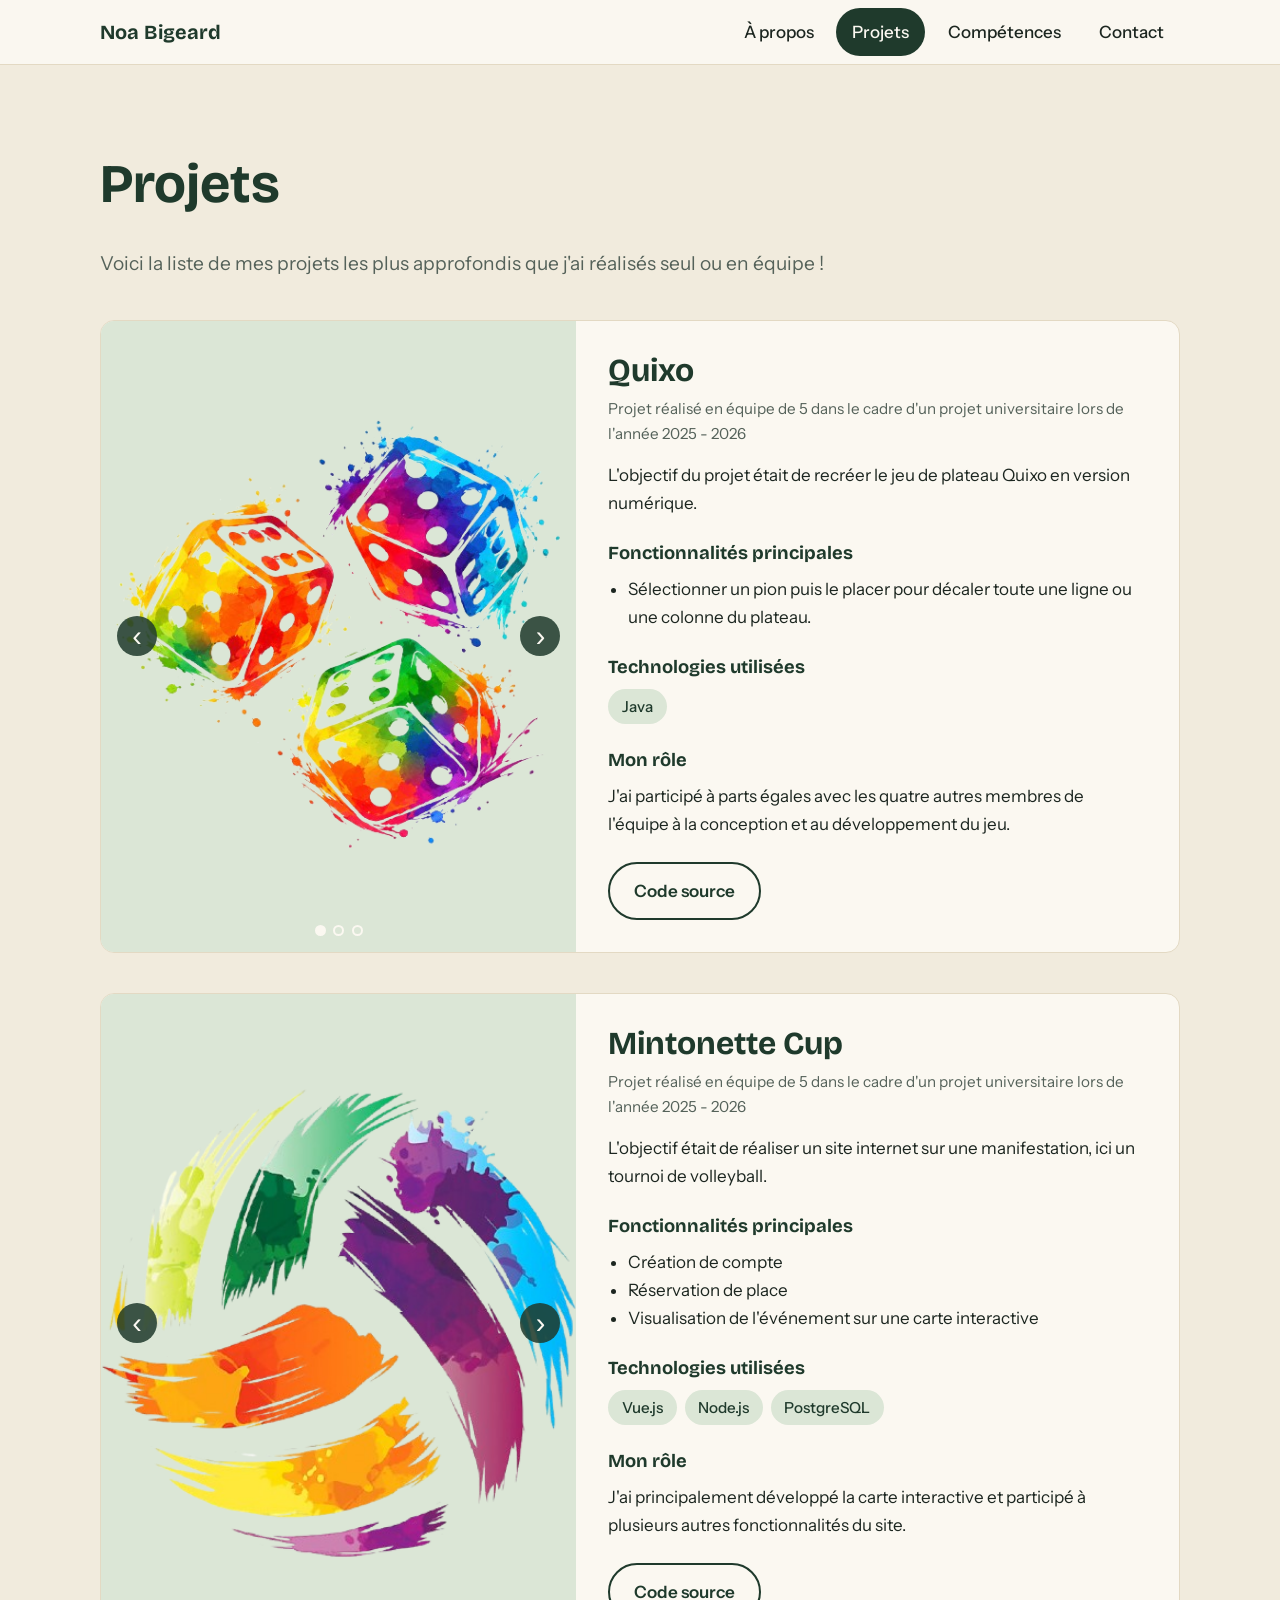
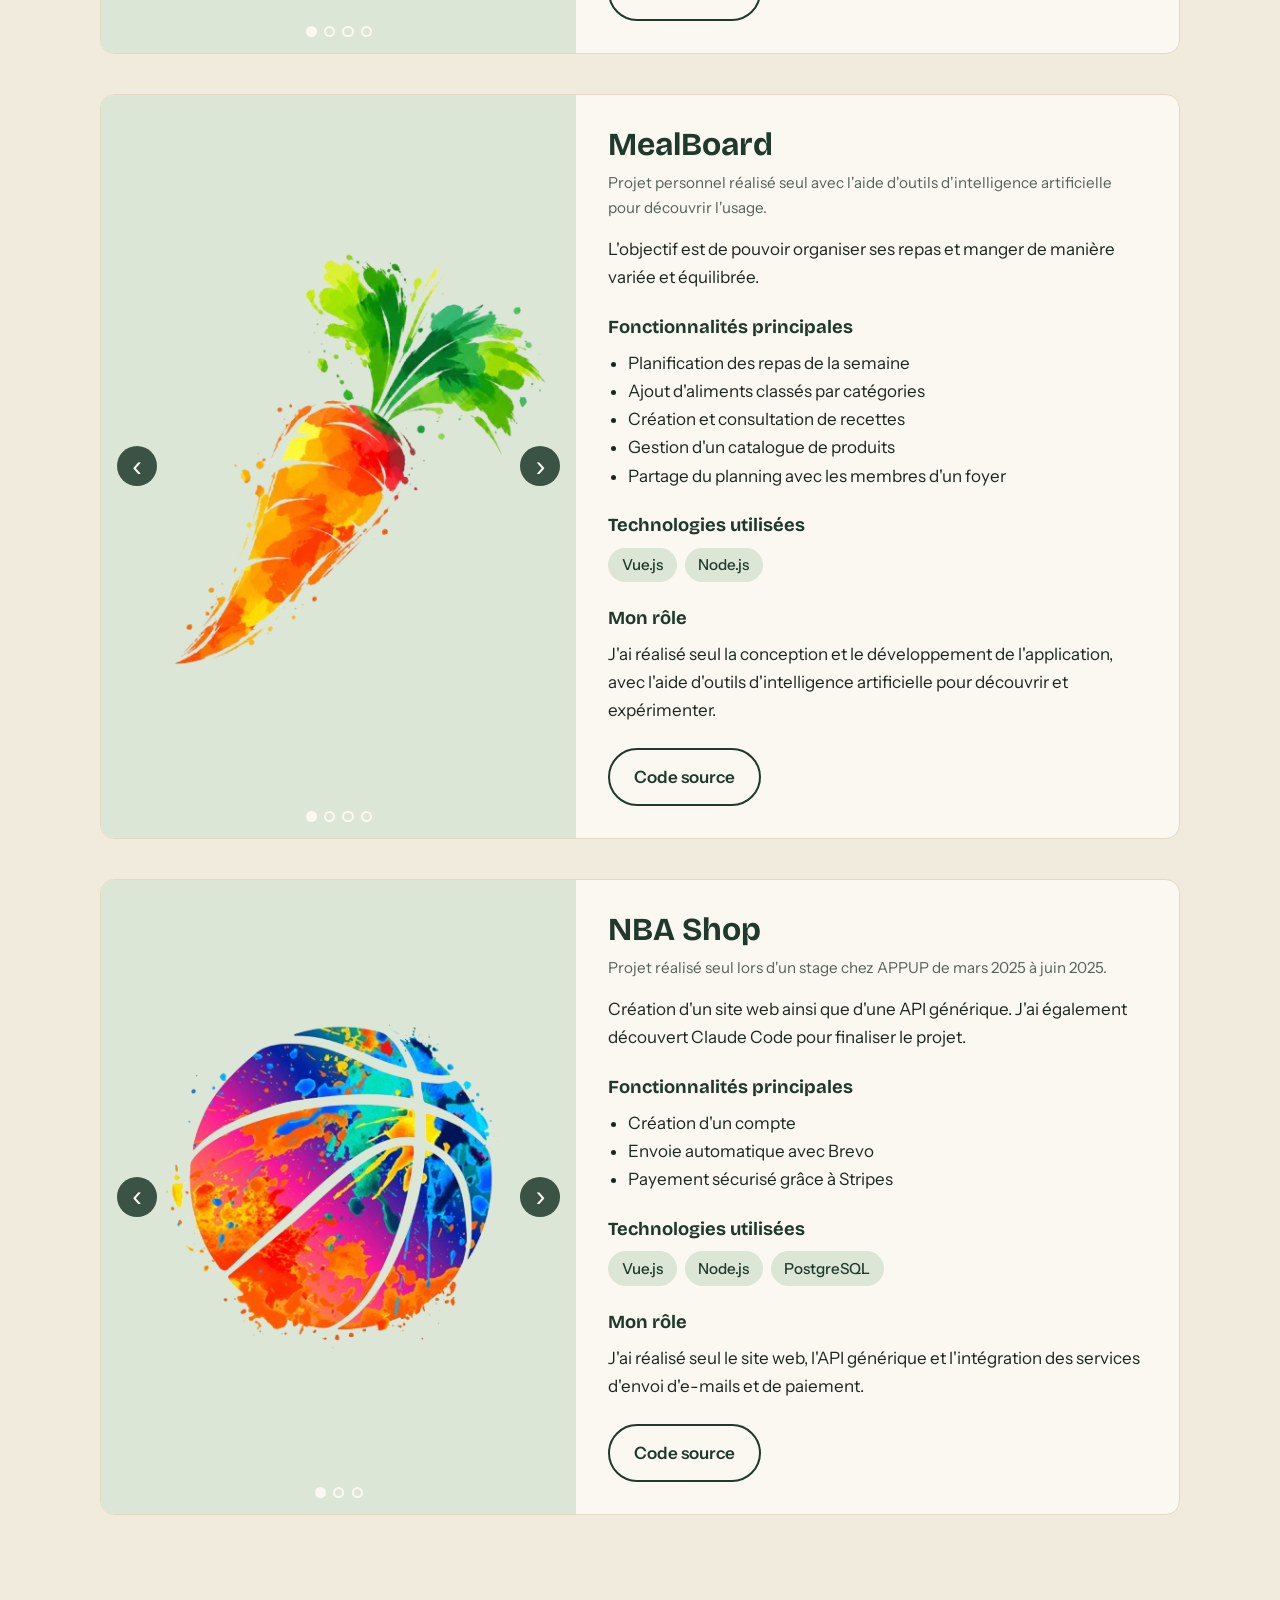
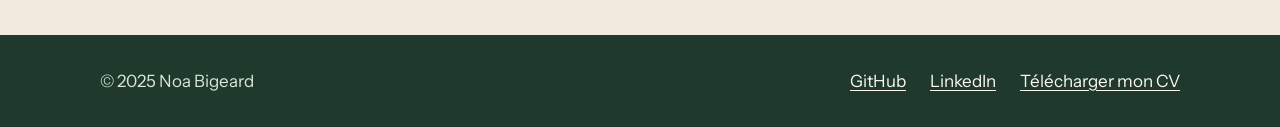
==== projets.html @ 2244b765 "Portfolio" ====
<!doctype html>
<html lang="fr">
  <head>
    <meta charset="UTF-8" />
    <meta name="viewport" content="width=device-width, initial-scale=1" />
    <title>Projets – Noa Bigeard</title>
    <meta
      name="description"
      content="Portfolio de Noa Bigeard, étudiant en BUT Informatique : projets Java, Vue.js, Node.js et PostgreSQL." />
    <link rel="preconnect" href="https://fonts.googleapis.com" />
    <link rel="preconnect" href="https://fonts.gstatic.com" crossorigin />
    <link
      href="https://fonts.googleapis.com/css2?family=Bricolage+Grotesque:wght@600;700&family=Instrument+Sans:wght@400;500;600&display=swap"
      rel="stylesheet" />
    <link rel="stylesheet" href="css/style.css" />
    <script src="js/main.js" defer></script>
  </head>
  <body>
    <a class="skip-link" href="#contenu">Aller au contenu</a>

    <header class="site-header">
      <div class="container header-inner">
        <a class="brand" href="index.html">Noa Bigeard</a>
        <button
          class="nav-toggle"
          type="button"
          aria-expanded="false"
          aria-controls="menu">
          Menu
        </button>
        <nav aria-label="Navigation principale">
          <ul id="menu" class="menu">
            <li><a href="index.html">À propos</a></li>
            <li><a href="projets.html" aria-current="page">Projets</a></li>
            <li><a href="competences.html">Compétences</a></li>
            <li><a href="contact.html">Contact</a></li>
          </ul>
        </nav>
      </div>
    </header>

    <main id="contenu">
      <section class="section">
        <div class="container">
          <h1>Projets</h1>
          <p class="lead">
            Voici la liste de mes projets les plus approfondis que j'ai réalisés
            seul ou en équipe !
          </p>

          <div class="projects">
            <article class="project" id="quixo">
              <div
                class="project-carousel"
                data-carousel
                aria-label="Captures du projet Quixo">
                <div class="carousel-track">
                  <img
                    class="project-img carousel-slide is-active"
                    src="assets/images/projetQuixo.png"
                    alt="Capture d’écran du projet Quixo"
                    width="640"
                    height="400"
                    loading="lazy" />
                  <img
                    class="project-img carousel-slide"
                    src="assets/images/Quixo1.jpg"
                    alt="Deuxième capture d’écran du projet Quixo"
                    width="640"
                    height="400"
                    loading="lazy" />
                  <img
                    class="project-img carousel-slide"
                    src="assets/images/Quixo2.jpg"
                    alt="Troisième capture d’écran du projet Quixo"
                    width="640"
                    height="400"
                    loading="lazy" />
                </div>
                <button
                  class="carousel-button carousel-previous"
                  type="button"
                  aria-label="Image précédente">
                  ‹
                </button>
                <button
                  class="carousel-button carousel-next"
                  type="button"
                  aria-label="Image suivante">
                  ›
                </button>
                <div class="carousel-dots" aria-label="Choisir une image"></div>
              </div>
              <div class="project-body">
                <h2>Quixo</h2>
                <p class="meta">
                  Projet réalisé en équipe de 5 dans le cadre d'un projet
                  universitaire lors de l'année 2025 - 2026
                </p>
                <p>
                  L'objectif du projet était de recréer le jeu de plateau Quixo
                  en version numérique.
                </p>

                <h3>Fonctionnalités principales</h3>
                <ul>
                  <li>
                    Sélectionner un pion puis le placer pour décaler toute une
                    ligne ou une colonne du plateau.
                  </li>
                </ul>

                <h3>Technologies utilisées</h3>
                <ul class="tags">
                  <li>Java</li>
                </ul>

                <h3>Mon rôle</h3>
                <p>
                  J'ai participé à parts égales avec les quatre autres membres
                  de l'équipe à la conception et au développement du jeu.
                </p>

                <div class="actions">
                  <a
                    class="btn btn-secondary"
                    href="https://github.com/NoaBigeard/Quixo"
                    >Code source</a
                  >
                </div>
              </div>
            </article>

            <article class="project" id="projet-2">
              <div
                class="project-carousel"
                data-carousel
                aria-label="Captures du projet Mintonette Cup">
                <div class="carousel-track">
                  <img
                    class="project-img carousel-slide is-active"
                    src="assets/images/projetMintonette.png"
                    alt="Capture d’écran du projet Mintonette Cup"
                    width="640"
                    height="400"
                    loading="lazy" />
                  <img
                    class="project-img carousel-slide"
                    src="assets/images/Mintonette1.png"
                    alt="Deuxième capture d’écran du projet Mintonette Cup"
                    width="640"
                    height="400"
                    loading="lazy" />
                  <img
                    class="project-img carousel-slide"
                    src="assets/images/Mintonette2.png"
                    alt="Troisième capture d’écran du projet Mintonette Cup"
                    width="640"
                    height="400"
                    loading="lazy" />

                  <img
                    class="project-img carousel-slide"
                    src="assets/images/Mintonette3.png"
                    alt="Quatrième capture d’écran du projet Mintonette Cup"
                    width="640"
                    height="400"
                    loading="lazy" />
                </div>
                <button
                  class="carousel-button carousel-previous"
                  type="button"
                  aria-label="Image précédente">
                  ‹
                </button>
                <button
                  class="carousel-button carousel-next"
                  type="button"
                  aria-label="Image suivante">
                  ›
                </button>
                <div class="carousel-dots" aria-label="Choisir une image"></div>
              </div>
              <div class="project-body">
                <h2>Mintonette Cup</h2>
                <p class="meta">
                  Projet réalisé en équipe de 5 dans le cadre d'un projet
                  universitaire lors de l'année 2025 - 2026
                </p>
                <p>
                  L'objectif était de réaliser un site internet sur une
                  manifestation, ici un tournoi de volleyball.
                </p>

                <h3>Fonctionnalités principales</h3>
                <ul>
                  <li>Création de compte</li>
                  <li>Réservation de place</li>
                  <li>
                    Visualisation de l'événement sur une carte interactive
                  </li>
                </ul>

                <h3>Technologies utilisées</h3>
                <ul class="tags">
                  <li>Vue.js</li>
                  <li>Node.js</li>
                  <li>PostgreSQL</li>
                </ul>

                <h3>Mon rôle</h3>
                <p>
                  J'ai principalement développé la carte interactive et
                  participé à plusieurs autres fonctionnalités du site.
                </p>

                <div class="actions">
                  <a
                    class="btn btn-secondary"
                    href="https://github.com/Natan90/Mintonette-Cup"
                    >Code source</a
                  >
                </div>
              </div>
            </article>

            <article class="project" id="projet-3">
              <div
                class="project-carousel"
                data-carousel
                aria-label="Captures du projet MealBoard">
                <div class="carousel-track">
                  <img
                    class="project-img carousel-slide is-active"
                    src="assets/images/projetMeal.png"
                    alt="Capture d’écran du projet MealBoard"
                    width="640"
                    height="400"
                    loading="lazy" />
                  <img
                    class="project-img carousel-slide"
                    src="assets/images/MealBoard1.png"
                    alt="Deuxième capture d’écran du projet MealBoard"
                    width="640"
                    height="400"
                    loading="lazy" />
                  <img
                    class="project-img carousel-slide"
                    src="assets/images/MealBoard2.png"
                    alt="Troisième capture d’écran du projet MealBoard"
                    width="640"
                    height="400"
                    loading="lazy" />
                  <img
                    class="project-img carousel-slide"
                    src="assets/images/MealBoard3.png"
                    alt="Quatrième capture d’écran du projet MealBoard"
                    width="640"
                    height="400"
                    loading="lazy" />
                </div>
                <button
                  class="carousel-button carousel-previous"
                  type="button"
                  aria-label="Image précédente">
                  ‹
                </button>
                <button
                  class="carousel-button carousel-next"
                  type="button"
                  aria-label="Image suivante">
                  ›
                </button>
                <div class="carousel-dots" aria-label="Choisir une image"></div>
              </div>
              <div class="project-body">
                <h2>MealBoard</h2>
                <p class="meta">
                  Projet personnel réalisé seul avec l'aide d'outils
                  d'intelligence artificielle pour découvrir l'usage.
                </p>
                <p>
                  L'objectif est de pouvoir organiser ses repas et manger de
                  manière variée et équilibrée.
                </p>

                <h3>Fonctionnalités principales</h3>
                <ul>
                  <li>Planification des repas de la semaine</li>
                  <li>Ajout d'aliments classés par catégories</li>
                  <li>Création et consultation de recettes</li>
                  <li>Gestion d'un catalogue de produits</li>
                  <li>Partage du planning avec les membres d'un foyer</li>
                </ul>

                <h3>Technologies utilisées</h3>
                <ul class="tags">
                  <li>Vue.js</li>
                  <li>Node.js</li>
                </ul>

                <h3>Mon rôle</h3>
                <p>
                  J'ai réalisé seul la conception et le développement de
                  l'application, avec l'aide d'outils d'intelligence
                  artificielle pour découvrir et expérimenter.
                </p>

                <div class="actions">
                  <a
                    class="btn btn-secondary"
                    href="https://github.com/NoaBigeard/Mealboard"
                    >Code source</a
                  >
                </div>
              </div>
            </article>

            <article class="project" id="projet-4">
              <div
                class="project-carousel"
                data-carousel
                aria-label="Captures du projet NBA Shop">
                <div class="carousel-track">
                  <img
                    class="project-img carousel-slide is-active"
                    src="assets/images/projetNBAShop.png"
                    alt="Capture d’écran du projet NBA Shop"
                    width="640"
                    height="400"
                    loading="lazy" />
                  <img
                    class="project-img carousel-slide"
                    src="assets/images/NBAShop1.png"
                    alt="Deuxième capture d’écran du projet NBA Shop"
                    width="640"
                    height="400"
                    loading="lazy" />
                  <img
                    class="project-img carousel-slide"
                    src="assets/images/NBAShop2.png"
                    alt="Troisième capture d’écran du projet NBA Shop"
                    width="640"
                    height="400"
                    loading="lazy" />
                </div>
                <button
                  class="carousel-button carousel-previous"
                  type="button"
                  aria-label="Image précédente">
                  ‹
                </button>
                <button
                  class="carousel-button carousel-next"
                  type="button"
                  aria-label="Image suivante">
                  ›
                </button>
                <div class="carousel-dots" aria-label="Choisir une image"></div>
              </div>
              <div class="project-body">
                <h2>NBA Shop</h2>
                <p class="meta">
                  Projet réalisé seul lors d'un stage chez APPUP de mars 2025 à
                  juin 2025.
                </p>
                <p>
                  Création d'un site web ainsi que d'une API générique. J'ai
                  également découvert Claude Code pour finaliser le projet.
                </p>

                <h3>Fonctionnalités principales</h3>
                <ul>
                  <li>Création d'un compte</li>
                  <li>Envoie automatique avec Brevo</li>
                  <li>Payement sécurisé grâce à Stripes</li>
                </ul>

                <h3>Technologies utilisées</h3>
                <ul class="tags">
                  <li>Vue.js</li>
                  <li>Node.js</li>
                  <li>PostgreSQL</li>
                </ul>

                <h3>Mon rôle</h3>
                <p>
                  J'ai réalisé seul le site web, l'API générique et
                  l'intégration des services d'envoi d'e-mails et de paiement.
                </p>

                <div class="actions">
                  <a
                    class="btn btn-secondary"
                    href="https://github.com/NoaBigeard/APIConnection"
                    >Code source</a
                  >
                </div>
              </div>
            </article>
          </div>
        </div>
      </section>
    </main>

    <footer class="site-footer">
      <div class="container footer-inner">
        <p>© 2025 Noa Bigeard</p>
        <ul class="footer-links">
          <li><a href="https://github.com/NoaBigeard">GitHub</a></li>
          <li>
            <a href="https://www.linkedin.com/in/noa-bigeard/">LinkedIn</a>
          </li>
          <li><a href="assets/docs/cv.pdf" download>Télécharger mon CV</a></li>
        </ul>
      </div>
    </footer>
  </body>
</html>
---- css/style.css ----
/* ===== Variables : palette vert + beige ===== */
:root {
  --beige: #f1ebdd; /* fond principal */
  --offwhite: #fbf8f1; /* surfaces / cartes */
  --sand: #e3d9c3; /* bordures, fond alterné */
  --green-900: #1f3a2c; /* vert profond (titres, boutons) */
  --green-700: #2f5a43; /* liens */
  --green-400: #8fae8b; /* vert sauge (accents) */
  --green-100: #dbe6d6; /* vert très clair */
  --ink: #1c2620; /* texte */
  --ink-soft: #55625a; /* texte secondaire */

  --font-title: "Bricolage Grotesque", "Trebuchet MS", system-ui, sans-serif;
  --font-body:
    "Instrument Sans", system-ui, -apple-system, "Segoe UI", sans-serif;

  --radius: 14px;
  --maxw: 1080px;
  --maxw-narrow: 720px;
}

/* ===== Base ===== */
*,
*::before,
*::after {
  box-sizing: border-box;
}
html {
  scroll-behavior: smooth;
  scroll-padding-top: 4.5rem;
}
section[id] {
  scroll-margin-top: 0;
}
body {
  margin: 0;
  font-family: var(--font-body);
  font-size: 1.0625rem;
  line-height: 1.65;
  color: var(--ink);
  background: var(--beige);
}
img {
  max-width: 100%;
  height: auto;
  display: block;
}
h1,
h2,
h3 {
  font-family: var(--font-title);
  color: var(--green-900);
  line-height: 1.15;
  margin: 0 0 0.6em;
  text-align: left;
}
h1 {
  font-size: clamp(2.2rem, 5vw, 3.4rem);
}
h2 {
  font-size: clamp(1.5rem, 3vw, 2rem);
}
h3 {
  font-size: 1.15rem;
  margin-top: 1.4em;
}
p {
  margin: 0 0 1em;
  max-width: 68ch;
}
ul {
  padding-left: 1.2rem;
  margin: 0 0 1em;
}
.lead {
  font-size: 1.2rem;
  color: var(--ink-soft);
}
.meta {
  color: var(--ink-soft);
  font-size: 0.95rem;
}

/* Seuls les liens sont soulignés */
a {
  color: var(--green-700);
  text-decoration: underline;
  text-underline-offset: 3px;
}
a:hover {
  color: var(--green-900);
}
:focus-visible {
  outline: 3px solid var(--green-700);
  outline-offset: 3px;
  border-radius: 4px;
}

.container {
  width: min(100% - 2.5rem, var(--maxw));
  margin-inline: auto;
}
.narrow {
  width: min(100% - 2.5rem, var(--maxw-narrow));
}

.skip-link {
  position: absolute;
  left: 1rem;
  top: -4rem;
  z-index: 100;
  background: var(--green-900);
  color: var(--offwhite);
  padding: 0.6rem 1rem;
  border-radius: 8px;
}
.skip-link:focus {
  top: 1rem;
}

/* ===== Header : menu flottant ===== */
.site-header {
  position: sticky;
  top: 0;
  z-index: 50;
  background: color-mix(in srgb, var(--offwhite) 92%, transparent);
  backdrop-filter: blur(8px);
  border-bottom: 1px solid var(--sand);
}
.header-inner {
  display: flex;
  align-items: center;
  justify-content: space-between;
  min-height: 4rem;
  gap: 1rem;
}
.brand {
  font-family: var(--font-title);
  font-weight: 700;
  font-size: 1.25rem;
  color: var(--green-900);
  text-decoration: none;
}
.menu {
  list-style: none;
  display: flex;
  gap: 0.4rem;
  margin: 0;
  padding: 0;
}
.menu a {
  display: block;
  padding: 0.6rem 1rem;
  border-radius: 999px;
  color: var(--ink);
  text-decoration: none;
  font-weight: 500;
}
.menu a:hover {
  background: var(--green-100);
}
.menu a[aria-current="page"] {
  background: var(--green-900);
  color: var(--offwhite);
}
.nav-toggle {
  display: none;
  font: inherit;
  font-weight: 600;
  cursor: pointer;
  background: var(--green-900);
  color: var(--offwhite);
  border: 0;
  border-radius: 999px;
  padding: 0.6rem 1.1rem;
  min-height: 44px;
}

/* ===== Sections ===== */
.section {
  padding: clamp(3rem, 7vw, 5.5rem) 0;
}
.section-alt {
  background: var(--offwhite);
  border-block: 1px solid var(--sand);
}

/* Hero (À propos) */
.hero {
  padding: clamp(3rem, 8vw, 6rem) 0;
  background: var(--green-100);
  border-bottom: 1px solid var(--sand);
}
.hero-inner {
  display: grid;
  grid-template-columns: 1.4fr 1fr;
  gap: 3rem;
  align-items: center;
}
.portrait {
  margin: 0;
  justify-self: center;
}
.portrait img {
  width: min(320px, 70vw);
  aspect-ratio: 1;
  object-fit: cover;
  border-radius: 58% 42% 55% 45% / 48% 55% 45% 52%; /* forme organique */
  background: var(--green-400);
  border: 6px solid var(--offwhite);
}

/* Boutons */
.actions {
  display: flex;
  flex-wrap: wrap;
  gap: 0.8rem;
  margin-top: 1.5rem;
}
.btn {
  display: inline-block;
  font: inherit;
  font-weight: 600;
  cursor: pointer;
  background: var(--green-900);
  color: var(--offwhite);
  padding: 0.8rem 1.5rem;
  min-height: 44px;
  border-radius: 999px;
  border: 2px solid var(--green-900);
  text-decoration: none;
}
.btn:hover {
  background: var(--green-700);
  border-color: var(--green-700);
  color: var(--offwhite);
}
.btn-secondary {
  background: transparent;
  color: var(--green-900);
}
.btn-secondary:hover {
  background: var(--green-900);
  color: var(--offwhite);
}

/* Parcours */
.timeline {
  list-style: none;
  padding: 0;
  margin: 0;
  border-left: 3px solid var(--green-400);
}
.timeline li {
  padding: 0 0 1.5rem 1.5rem;
}
.timeline h3 {
  margin-top: 0;
}

/* Cartes & grille */
.grid {
  display: grid;
  grid-template-columns: repeat(auto-fit, minmax(280px, 1fr));
  gap: 1.5rem;
  margin-top: 2rem;
}
.card {
  background: var(--offwhite);
  border: 1px solid var(--sand);
  border-radius: var(--radius);
  padding: 1.75rem;
}
.card h3:first-of-type {
  margin-top: 1.2em;
}
.plain {
  list-style: none;
  padding: 0;
}
.plain li {
  padding: 0.35rem 0;
}

/* Compétences */
.competencies-page {
  background: #080b12;
  color: #eef1f7;
}
.competencies-page .site-header {
  background: rgba(8, 11, 18, 0.92);
  border-bottom-color: #171c29;
}
.competencies-page .brand,
.competencies-page .menu a {
  color: #eef1f7;
}
.competencies-page .menu a:hover,
.competencies-page .menu a[aria-current="page"] {
  background: #202738;
}
.skills-section {
  min-height: calc(100vh - 4rem);
  padding-top: 1.5rem;
}
.skills-section h1 {
  margin-bottom: 2.5rem;
  color: #eef1f7;
  font-size: clamp(2.5rem, 6vw, 4.5rem);
  letter-spacing: -0.04em;
}
.skills-category {
  margin: 0 auto 2.5rem;
  text-align: center;
}
.skills-category h2 {
  margin-bottom: 1.25rem;
  color: #eef1f7;
  font-size: 1.3rem;
  text-align: center;
}
.skills-grid {
  display: grid;
  grid-template-columns: repeat(5, minmax(130px, 1fr));
  gap: 1.25rem;
  max-width: 940px;
  margin-inline: auto;
}
.skills-category:last-child .skills-grid {
  grid-template-columns: repeat(5, minmax(130px, 1fr));
  max-width: 940px;
}
.skills-category:last-child .skill-card:nth-child(6) {
  grid-column: 3;
}
.skill-card {
  display: flex;
  min-height: 190px;
  flex-direction: column;
  align-items: center;
  justify-content: center;
  gap: 1.1rem;
  padding: 1.25rem 0.75rem;
  color: #eef1f7;
  border: 1px solid transparent;
  border-radius: 12px;
  background: transparent;
  text-decoration: none;
  transition:
    background 180ms ease,
    border-color 180ms ease,
    transform 180ms ease;
}
.skill-card:hover,
.skill-card:focus-visible {
  color: #fff;
  background: #111522;
  border-color: #242b3d;
  transform: translateY(-5px);
}
.skill-logo {
  display: grid;
  height: 110px;
  place-items: center;
}
.skill-logo img {
  width: 96px;
  max-height: 110px;
  object-fit: contain;
  filter: drop-shadow(0 8px 12px rgba(0, 0, 0, 0.35));
  transition: transform 180ms ease;
}
.skill-card:hover .skill-logo img,
.skill-card:focus-visible .skill-logo img {
  transform: scale(1.06);
}
.skill-name {
  font-weight: 600;
  line-height: 1;
}
.skills-section-index {
  background: var(--beige);
  color: var(--ink);
  border-block: 1px solid var(--sand);
}
.skills-section-index h1,
.skills-section-index .skills-category h2,
.skills-section-index .personal-skills h2 {
  color: var(--green-900);
}
.skills-section-index .skills-category {
  margin-bottom: 2.25rem;
}
.skills-section-index .skills-category:first-of-type .skills-grid {
  grid-template-columns: repeat(3, minmax(130px, 1fr));
  max-width: 600px;
}
.skills-section-index .skill-card {
  color: var(--green-900);
  box-shadow:
    0 0.75rem 1.8rem rgba(31, 58, 44, 0.16),
    0 0.25rem 0.65rem rgba(143, 174, 139, 0.12);
}
.skills-section-index .skill-card:hover,
.skills-section-index .skill-card:focus-visible {
  color: var(--green-900);
  background: var(--offwhite);
  border-color: var(--sand);
}
.text-logo {
  display: grid;
  width: 96px;
  height: 96px;
  place-items: center;
  border: 3px solid var(--green-900);
  border-radius: 50%;
  font-family: var(--font-title);
  font-size: 1.35rem;
  font-weight: 700;
}
.personal-skills {
  max-width: 940px;
  margin: 2.5rem auto 0;
  text-align: left;
}
.personal-skills h2 {
  margin-bottom: 1rem;
}
.personal-skills .tags {
  justify-content: center;
  margin: 0;
}

/* Étiquettes (technologies, compétences) */
.tags {
  list-style: none;
  padding: 0;
  display: flex;
  flex-wrap: wrap;
  gap: 0.5rem;
}
.tags li {
  background: var(--green-100);
  color: var(--green-900);
  padding: 0.3rem 0.85rem;
  border-radius: 999px;
  font-size: 0.95rem;
  font-weight: 500;
}

/* Projets */
.projects {
  display: grid;
  gap: 2.5rem;
  margin-top: 2.5rem;
}
.project {
  display: grid;
  grid-template-columns: 1fr 1.2fr;
  gap: 2rem;
  background: var(--offwhite);
  border: 1px solid var(--sand);
  border-radius: var(--radius);
  overflow: hidden;
}
.project-img {
  width: 100%;
  height: 100%;
  min-height: 0;
  object-fit: contain;
  background: var(--green-100);
}
.project-carousel {
  position: relative;
  align-self: stretch;
  width: 100%;
  min-height: 240px;
  background: var(--green-100);
}
.carousel-track {
  height: 100%;
}
.carousel-slide {
  display: none;
}
.carousel-slide.is-active {
  display: block;
}
.carousel-button {
  position: absolute;
  top: 50%;
  display: grid;
  place-items: center;
  width: 2.5rem;
  height: 2.5rem;
  padding: 0;
  border: 0;
  border-radius: 50%;
  background: rgba(31, 58, 44, 0.85);
  color: var(--offwhite);
  font-size: 1.8rem;
  line-height: 1;
  cursor: pointer;
  transform: translateY(-50%);
}
.carousel-button:hover {
  background: var(--green-900);
}
.carousel-previous {
  left: 1rem;
}
.carousel-next {
  right: 1rem;
}
.carousel-dots {
  position: absolute;
  right: 0;
  bottom: 1rem;
  left: 0;
  display: flex;
  justify-content: center;
  gap: 0.45rem;
}
.carousel-dot {
  width: 0.7rem;
  height: 0.7rem;
  padding: 0;
  border: 2px solid var(--offwhite);
  border-radius: 50%;
  background: transparent;
  cursor: pointer;
}
.carousel-dot.is-active {
  background: var(--offwhite);
}
.project-body {
  padding: 2rem 2rem 2rem 0;
}
.project-body h2 {
  margin-bottom: 0.2em;
}

/* Présentation verticale des projets sur la page d'accueil */
.project-showcase {
  display: flex;
  gap: 1.25rem;
  min-height: 34rem;
  margin-top: 2.5rem;
}
.project-card {
  position: relative;
  display: flex;
  flex: 1 1 0;
  flex-direction: column;
  justify-content: flex-end;
  min-width: 0;
  overflow: hidden;
  padding: 1.5rem;
  color: var(--offwhite);
  border-radius: 0 0 1.25rem 1.25rem;
  text-decoration: none;
  isolation: isolate;
  transition:
    flex-grow 0.35s ease,
    transform 0.35s ease;
}
.project-card::before {
  position: absolute;
  z-index: -2;
  inset: 0;
  content: "";
  background-image:
    linear-gradient(transparent 35%, rgba(0, 0, 0, 0.72)), var(--card-image),
    var(--card-background);
  background-position: center;
  background-size: cover;
}
.project-card::after {
  position: absolute;
  z-index: -1;
  inset: 45% 0 0;
  content: "";
  background: linear-gradient(transparent, rgba(0, 0, 0, 0.7));
}
.project-card:hover,
.project-card:focus-visible {
  flex-grow: 1.35;
  color: var(--offwhite);
  transform: translateY(-0.5rem);
}
.project-card-number {
  position: absolute;
  top: 1.25rem;
  right: 1.25rem;
  font-size: 0.85rem;
  opacity: 0.8;
}
.project-card-title {
  font-family: var(--font-title);
  font-size: clamp(1rem, 2vw, 1.65rem);
  font-weight: 700;
  white-space: nowrap;
}
.project-card-link {
  margin-top: 0.35rem;
  font-size: 0.85rem;
  opacity: 0;
  transform: translateY(0.5rem);
  transition:
    opacity 0.25s ease,
    transform 0.25s ease;
}
.project-card:hover .project-card-link,
.project-card:focus-visible .project-card-link {
  opacity: 1;
  transform: translateY(0);
}
.project-card-quixo {
  --card-image: url("../assets/images/projetQuixo.png");
  --card-background: linear-gradient(145deg, #b8cfb9, #789681 58%, #4f705e);
}
.project-card-two {
  --card-image: url("../assets/images/projetMintonette.png");
  --card-background: linear-gradient(145deg, #b8cdcc, #789997 55%, #4f716f);
}
.project-card-three {
  --card-image: url("../assets/images/projetMeal.png");
  --card-background: linear-gradient(145deg, #d8d8c8, #91aa98 48%, #617b6a);
}
.project-card-four {
  --card-image: url("../assets/images/projetNBAShop.png");
  --card-background: linear-gradient(145deg, #c2cec5, #879b90 52%, #5d7666);
}


/* Contact */
.contact-layout {
  display: grid;
  grid-template-columns: 1.5fr 1fr;
  gap: 2rem;
  margin-top: 2rem;
  align-items: start;
}
.form {
  display: grid;
  gap: 1.1rem;
}
.field {
  display: grid;
  gap: 0.35rem;
}
.field label {
  font-weight: 600;
}
input[type="text"],
input[type="email"],
textarea {
  font: inherit;
  color: var(--ink);
  width: 100%;
  background: var(--offwhite);
  border: 2px solid var(--sand);
  border-radius: 10px;
  padding: 0.75rem 0.9rem;
}
input:focus,
textarea:focus {
  border-color: var(--green-700);
  outline: none;
  box-shadow: 0 0 0 3px var(--green-100);
}
.field.check {
  grid-template-columns: auto 1fr;
  align-items: start;
  gap: 0.7rem;
}
.field.check input {
  width: 1.3rem;
  height: 1.3rem;
  margin-top: 0.25rem;
  accent-color: var(--green-700);
}
.field.check label {
  font-weight: 400;
  font-size: 0.95rem;
}
.form .btn {
  justify-self: start;
}

/* Footer */
.site-footer {
  background: var(--green-900);
  color: var(--green-100);
  padding: 2rem 0;
  margin-top: 2rem;
}
.footer-inner {
  display: flex;
  flex-wrap: wrap;
  justify-content: space-between;
  gap: 1rem;
  align-items: center;
}
.footer-inner p {
  margin: 0;
}
.footer-links {
  list-style: none;
  display: flex;
  flex-wrap: wrap;
  gap: 1.5rem;
  margin: 0;
  padding: 0;
}
.site-footer a {
  color: var(--offwhite);
}
.site-footer a:hover {
  color: var(--green-400);
}

/* ===== Responsive ===== */
@media (max-width: 820px) {
  .nav-toggle {
    display: inline-block;
  }
  .competencies-page .nav-toggle {
    background: #202738;
  }
  .site-header nav {
    position: absolute;
    left: 0;
    right: 0;
    top: 100%;
    background: var(--offwhite);
    border-bottom: 1px solid var(--sand);
    display: none;
  }
  .site-header nav.open {
    display: block;
  }
  .menu {
    flex-direction: column;
    padding: 0.75rem 1.25rem 1.25rem;
  }
  .menu a {
    padding: 0.9rem 1rem;
  }
  .hero-inner,
  .project,
  .contact-layout {
    grid-template-columns: 1fr;
  }
  .hero-inner {
    gap: 2rem;
  }
  .portrait {
    order: -1;
  }
  .project-body {
    padding: 0 1.5rem 1.75rem;
  }
  .project-img {
    min-height: 0;
  }
  .project-carousel {
    height: clamp(220px, 58vw, 360px);
  }
  .project-showcase {
    display: grid;
    grid-template-columns: repeat(2, 1fr);
    min-height: 0;
  }
  .project-card {
    min-height: 22rem;
  }
  .project-card:last-child {
    grid-column: span 2;
  }
  .skills-section h1 {
    margin-bottom: 2rem;
  }
  .skills-grid,
  .skills-category:last-child .skills-grid {
    grid-template-columns: repeat(2, minmax(110px, 1fr));
  }
  .skill-card {
    min-height: 150px;
  }
  .skill-logo {
    height: 82px;
  }
  .skill-logo img {
    width: 76px;
  }
  .skills-category:last-child .skill-card:nth-child(6) {
    grid-column: 1 / -1;
    width: 50%;
    justify-self: center;
  }
}

@media (max-width: 420px) {
  .skills-grid,
  .skills-category:last-child .skills-grid {
    grid-template-columns: repeat(2, minmax(90px, 1fr));
    gap: 0.5rem;
  }
  .skill-card {
    min-height: 135px;
  }
}

@media (prefers-reduced-motion: reduce) {
  html {
    scroll-behavior: auto;
  }
  *,
  *::before,
  *::after {
    transition: none !important;
    animation: none !important;
  }
}
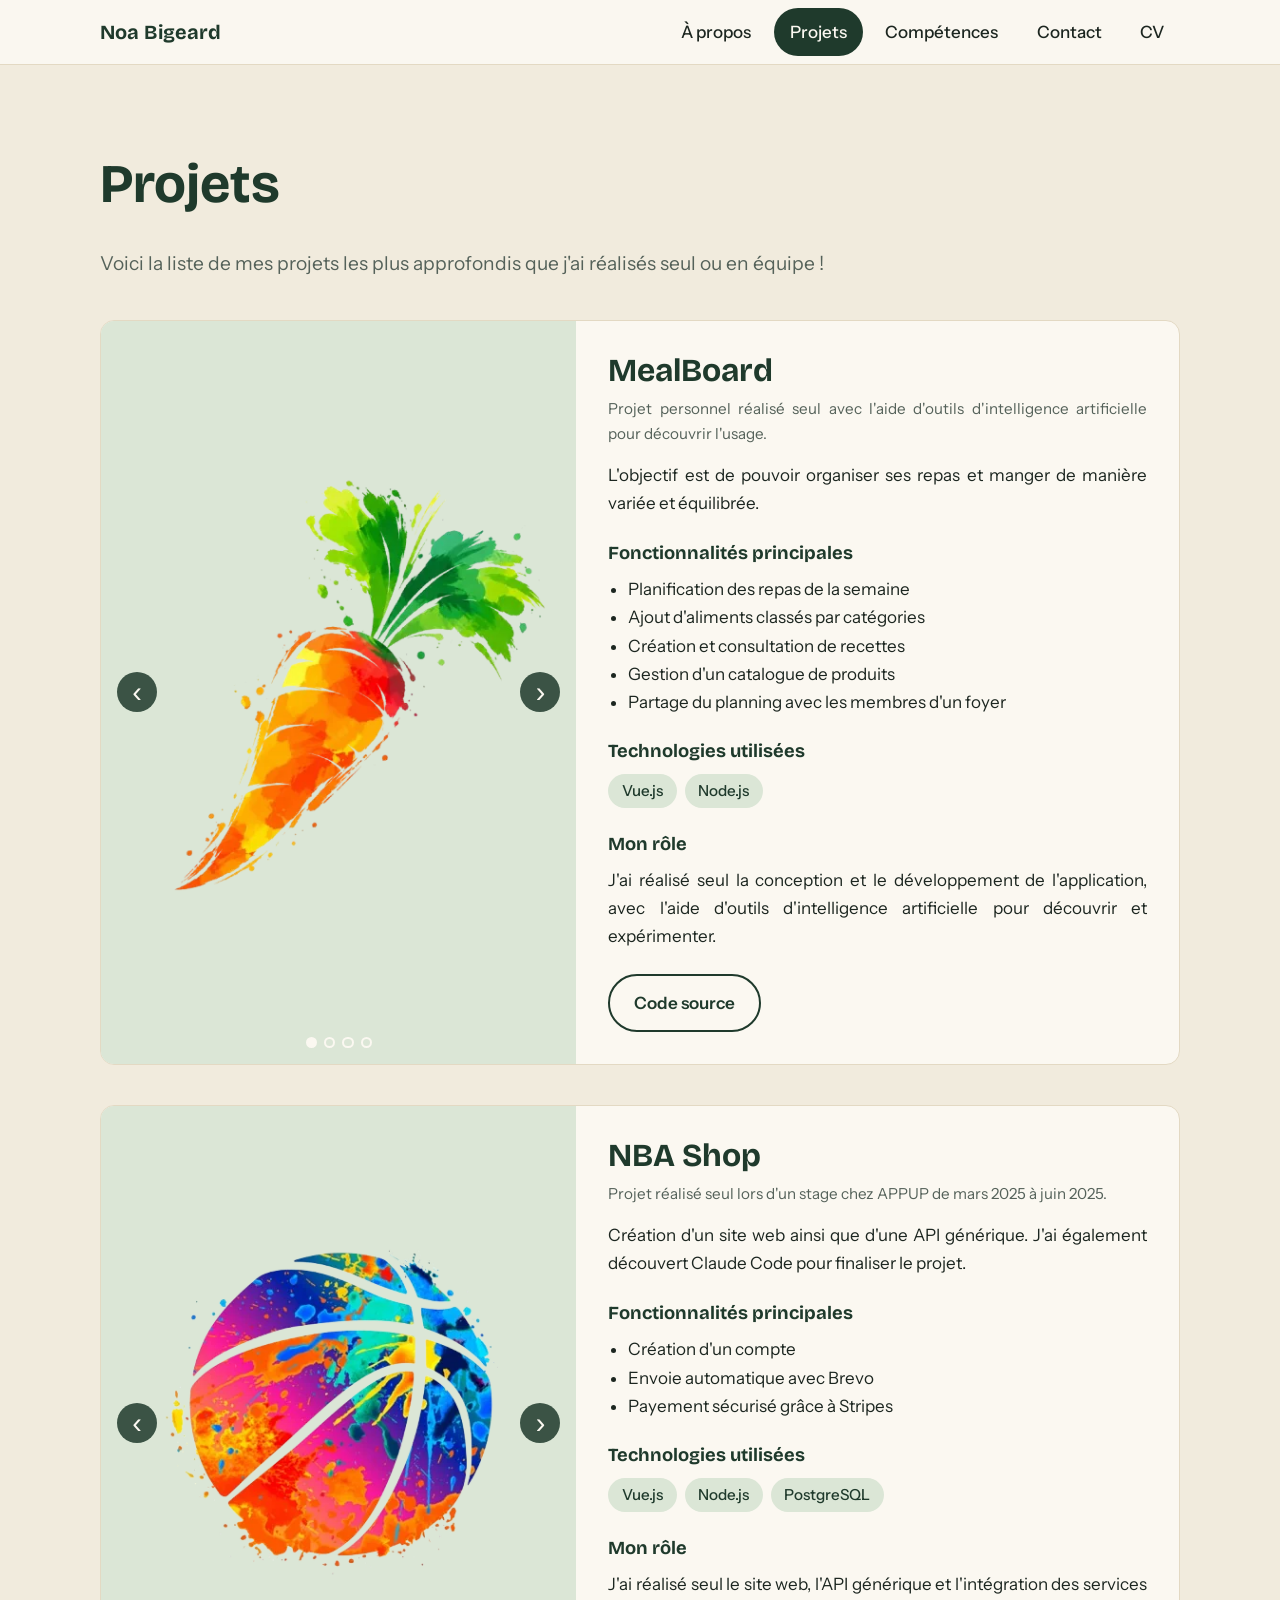
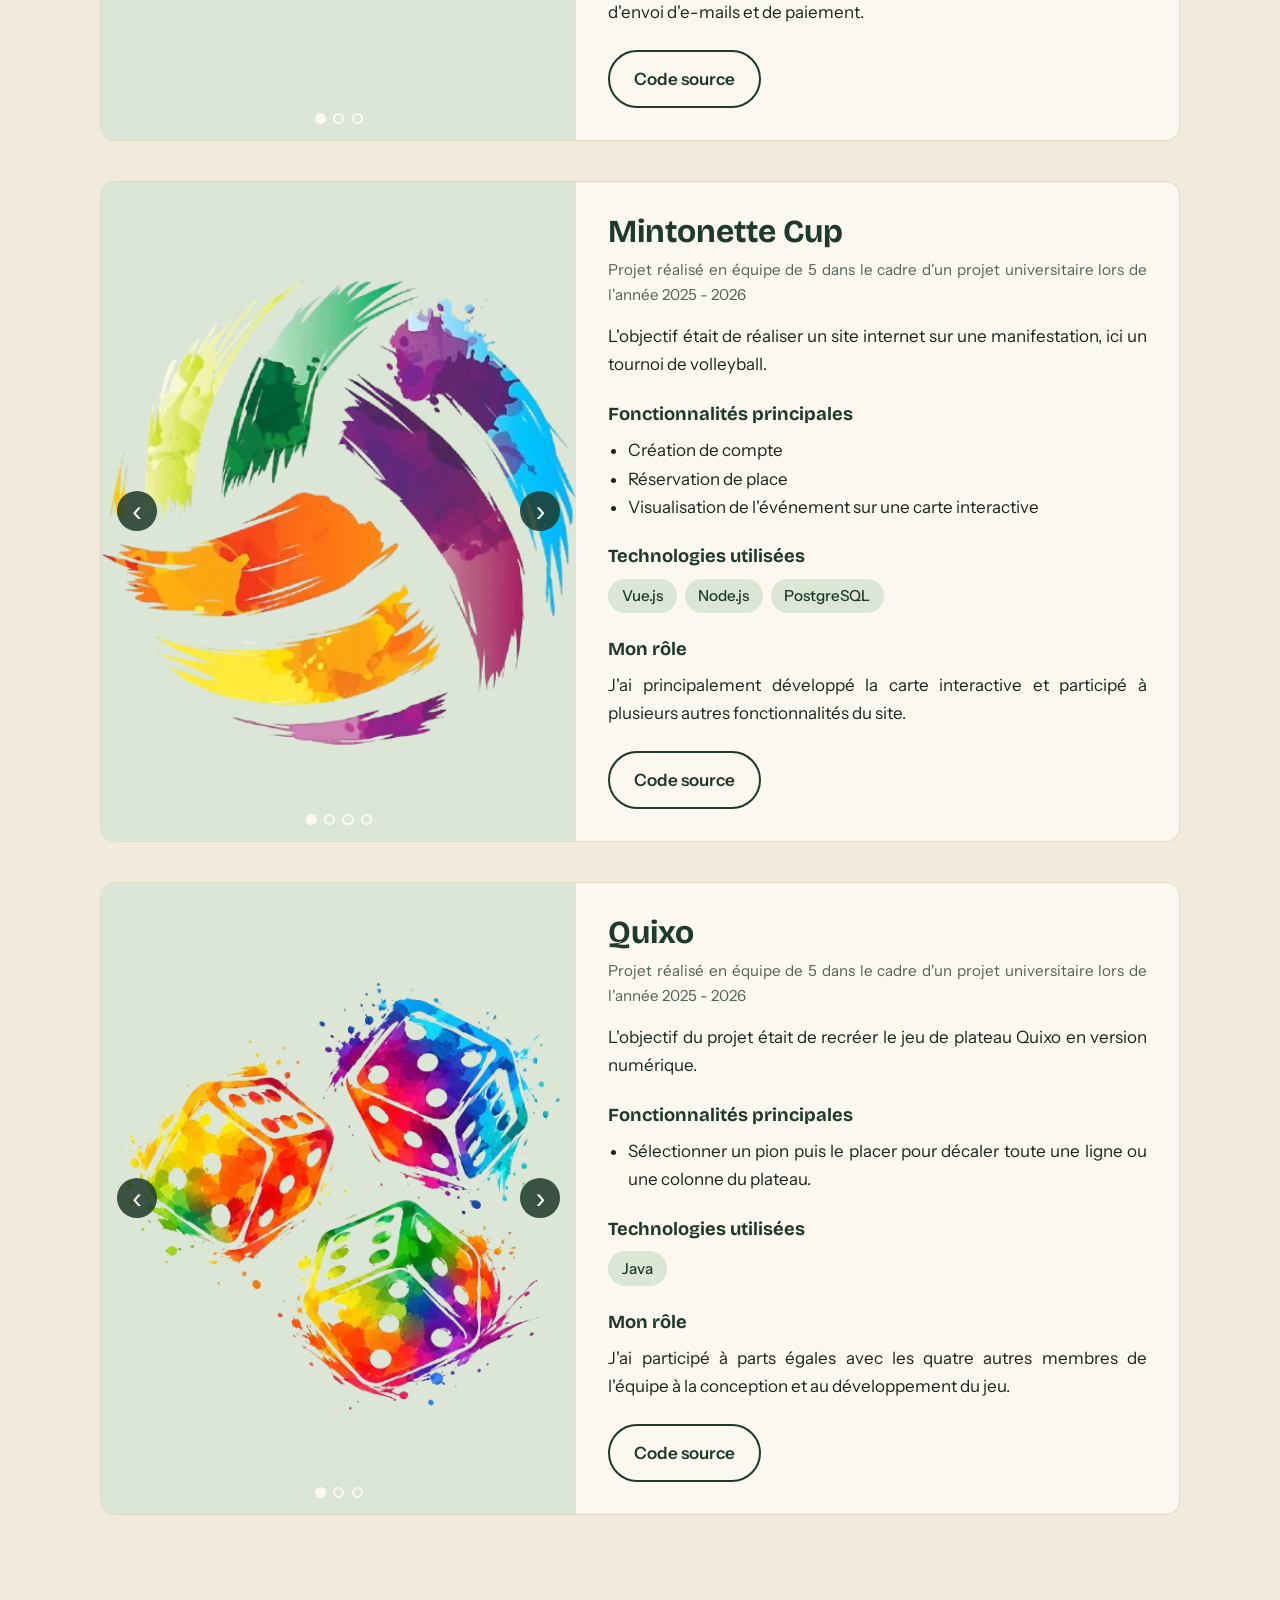
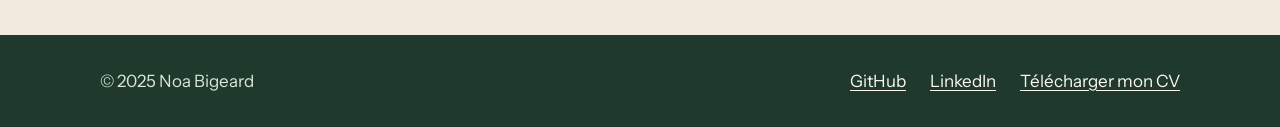
==== commit 8fbd6c72: "meilleur photo" ====
--- a/projets.html
+++ b/projets.html
@@ -30,10 +30,11 @@
         </button>
         <nav aria-label="Navigation principale">
           <ul id="menu" class="menu">
-            <li><a href="index.html">À propos</a></li>
+            <li><a href="index.html#accueil">À propos</a></li>
             <li><a href="projets.html" aria-current="page">Projets</a></li>
-            <li><a href="competences.html">Compétences</a></li>
-            <li><a href="contact.html">Contact</a></li>
+            <li><a href="index.html#competences">Compétences</a></li>
+            <li><a href="index.html#contact">Contact</a></li>
+            <li><a href="assets/docs/cv.pdf">CV</a></li>
           </ul>
         </nav>
       </div>
@@ -57,21 +58,21 @@
                 <div class="carousel-track">
                   <img
                     class="project-img carousel-slide is-active"
-                    src="assets/images/projetQuixo.png"
+                    src="assets/images/projetQuixo.webp"
                     alt="Capture d’écran du projet Quixo"
                     width="640"
                     height="400"
                     loading="lazy" />
                   <img
                     class="project-img carousel-slide"
-                    src="assets/images/Quixo1.jpg"
+                    src="assets/images/Quixo1.webp"
                     alt="Deuxième capture d’écran du projet Quixo"
                     width="640"
                     height="400"
                     loading="lazy" />
                   <img
                     class="project-img carousel-slide"
-                    src="assets/images/Quixo2.jpg"
+                    src="assets/images/Quixo2.webp"
                     alt="Troisième capture d’écran du projet Quixo"
                     width="640"
                     height="400"
@@ -139,21 +140,21 @@
                 <div class="carousel-track">
                   <img
                     class="project-img carousel-slide is-active"
-                    src="assets/images/projetMintonette.png"
+                    src="assets/images/projetMintonette.webp"
                     alt="Capture d’écran du projet Mintonette Cup"
                     width="640"
                     height="400"
                     loading="lazy" />
                   <img
                     class="project-img carousel-slide"
-                    src="assets/images/Mintonette1.png"
+                    src="assets/images/Mintonette1.webp"
                     alt="Deuxième capture d’écran du projet Mintonette Cup"
                     width="640"
                     height="400"
                     loading="lazy" />
                   <img
                     class="project-img carousel-slide"
-                    src="assets/images/Mintonette2.png"
+                    src="assets/images/Mintonette2.webp"
                     alt="Troisième capture d’écran du projet Mintonette Cup"
                     width="640"
                     height="400"
@@ -161,7 +162,7 @@
 
                   <img
                     class="project-img carousel-slide"
-                    src="assets/images/Mintonette3.png"
+                    src="assets/images/Mintonette3.webp"
                     alt="Quatrième capture d’écran du projet Mintonette Cup"
                     width="640"
                     height="400"
@@ -232,28 +233,28 @@
                 <div class="carousel-track">
                   <img
                     class="project-img carousel-slide is-active"
-                    src="assets/images/projetMeal.png"
+                    src="assets/images/projetMeal.webp"
                     alt="Capture d’écran du projet MealBoard"
                     width="640"
                     height="400"
                     loading="lazy" />
                   <img
                     class="project-img carousel-slide"
-                    src="assets/images/MealBoard1.png"
+                    src="assets/images/MealBoard1.webp"
                     alt="Deuxième capture d’écran du projet MealBoard"
                     width="640"
                     height="400"
                     loading="lazy" />
                   <img
                     class="project-img carousel-slide"
-                    src="assets/images/MealBoard2.png"
+                    src="assets/images/MealBoard2.webp"
                     alt="Troisième capture d’écran du projet MealBoard"
                     width="640"
                     height="400"
                     loading="lazy" />
                   <img
                     class="project-img carousel-slide"
-                    src="assets/images/MealBoard3.png"
+                    src="assets/images/MealBoard3.webp"
                     alt="Quatrième capture d’écran du projet MealBoard"
                     width="640"
                     height="400"
@@ -324,21 +325,21 @@
                 <div class="carousel-track">
                   <img
                     class="project-img carousel-slide is-active"
-                    src="assets/images/projetNBAShop.png"
+                    src="assets/images/projetNBAShop.webp"
                     alt="Capture d’écran du projet NBA Shop"
                     width="640"
                     height="400"
                     loading="lazy" />
                   <img
                     class="project-img carousel-slide"
-                    src="assets/images/NBAShop1.png"
+                    src="assets/images/NBAShop1.webp"
                     alt="Deuxième capture d’écran du projet NBA Shop"
                     width="640"
                     height="400"
                     loading="lazy" />
                   <img
                     class="project-img carousel-slide"
-                    src="assets/images/NBAShop2.png"
+                    src="assets/images/NBAShop2.webp"
                     alt="Troisième capture d’écran du projet NBA Shop"
                     width="640"
                     height="400"
--- a/css/style.css
+++ b/css/style.css
@@ -67,6 +67,10 @@
 p {
   margin: 0 0 1em;
   max-width: 68ch;
+  text-align: justify;
+}
+li {
+  text-align: justify;
 }
 ul {
   padding-left: 1.2rem;
@@ -321,21 +325,25 @@
 }
 .skills-grid {
   display: grid;
-  grid-template-columns: repeat(5, minmax(130px, 1fr));
-  gap: 1.25rem;
+  grid-template-columns: repeat(6, minmax(110px, 1fr));
+  gap: 1rem;
   max-width: 940px;
   margin-inline: auto;
 }
 .skills-category:last-child .skills-grid {
-  grid-template-columns: repeat(5, minmax(130px, 1fr));
+  grid-template-columns: repeat(6, minmax(110px, 1fr));
   max-width: 940px;
 }
+.skills-section-index .skills-grid-five {
+  grid-template-columns: repeat(6, minmax(110px, 1fr));
+  max-width: 940px;
+}
 .skills-category:last-child .skill-card:nth-child(6) {
-  grid-column: 3;
+  grid-column: auto;
 }
 .skill-card {
   display: flex;
-  min-height: 190px;
+  min-height: 150px;
   flex-direction: column;
   align-items: center;
   justify-content: center;
@@ -360,12 +368,12 @@
 }
 .skill-logo {
   display: grid;
-  height: 110px;
+  height: 82px;
   place-items: center;
 }
 .skill-logo img {
-  width: 96px;
-  max-height: 110px;
+  width: 76px;
+  max-height: 82px;
   object-fit: contain;
   filter: drop-shadow(0 8px 12px rgba(0, 0, 0, 0.35));
   transition: transform 180ms ease;
@@ -409,8 +417,8 @@
 }
 .text-logo {
   display: grid;
-  width: 96px;
-  height: 96px;
+  width: 76px;
+  height: 76px;
   place-items: center;
   border: 3px solid var(--green-900);
   border-radius: 50%;
@@ -453,6 +461,18 @@
   display: grid;
   gap: 2.5rem;
   margin-top: 2.5rem;
+}
+.projects #projet-3 {
+  order: 1;
+}
+.projects #projet-4 {
+  order: 2;
+}
+.projects #projet-2 {
+  order: 3;
+}
+.projects #quixo {
+  order: 4;
 }
 .project {
   display: grid;
@@ -616,19 +636,19 @@
   transform: translateY(0);
 }
 .project-card-quixo {
-  --card-image: url("../assets/images/projetQuixo.png");
+  --card-image: url("../assets/images/projetQuixo.webp");
   --card-background: linear-gradient(145deg, #b8cfb9, #789681 58%, #4f705e);
 }
 .project-card-two {
-  --card-image: url("../assets/images/projetMintonette.png");
+  --card-image: url("../assets/images/projetMintonette.webp");
   --card-background: linear-gradient(145deg, #b8cdcc, #789997 55%, #4f716f);
 }
 .project-card-three {
-  --card-image: url("../assets/images/projetMeal.png");
+  --card-image: url("../assets/images/projetMeal.webp");
   --card-background: linear-gradient(145deg, #d8d8c8, #91aa98 48%, #617b6a);
 }
 .project-card-four {
-  --card-image: url("../assets/images/projetNBAShop.png");
+  --card-image: url("../assets/images/projetNBAShop.webp");
   --card-background: linear-gradient(145deg, #c2cec5, #879b90 52%, #5d7666);
 }
 
@@ -687,6 +707,17 @@
 .form .btn {
   justify-self: start;
 }
+.form-status {
+  min-height: 1.65em;
+  margin: 0;
+  font-weight: 600;
+}
+.form-status.is-success {
+  color: var(--green-700);
+}
+.form-status.is-error {
+  color: #a33a32;
+}
 
 /* Footer */
 .site-footer {
@@ -769,14 +800,11 @@
   }
   .project-showcase {
     display: grid;
-    grid-template-columns: repeat(2, 1fr);
+    grid-template-columns: repeat(2, minmax(0, 1fr));
     min-height: 0;
   }
   .project-card {
     min-height: 22rem;
-  }
-  .project-card:last-child {
-    grid-column: span 2;
   }
   .skills-section h1 {
     margin-bottom: 2rem;
@@ -802,6 +830,12 @@
 }
 
 @media (max-width: 420px) {
+  .project-showcase {
+    grid-template-columns: minmax(0, 1fr);
+  }
+  .project-card {
+    min-height: 18rem;
+  }
   .skills-grid,
   .skills-category:last-child .skills-grid {
     grid-template-columns: repeat(2, minmax(90px, 1fr));
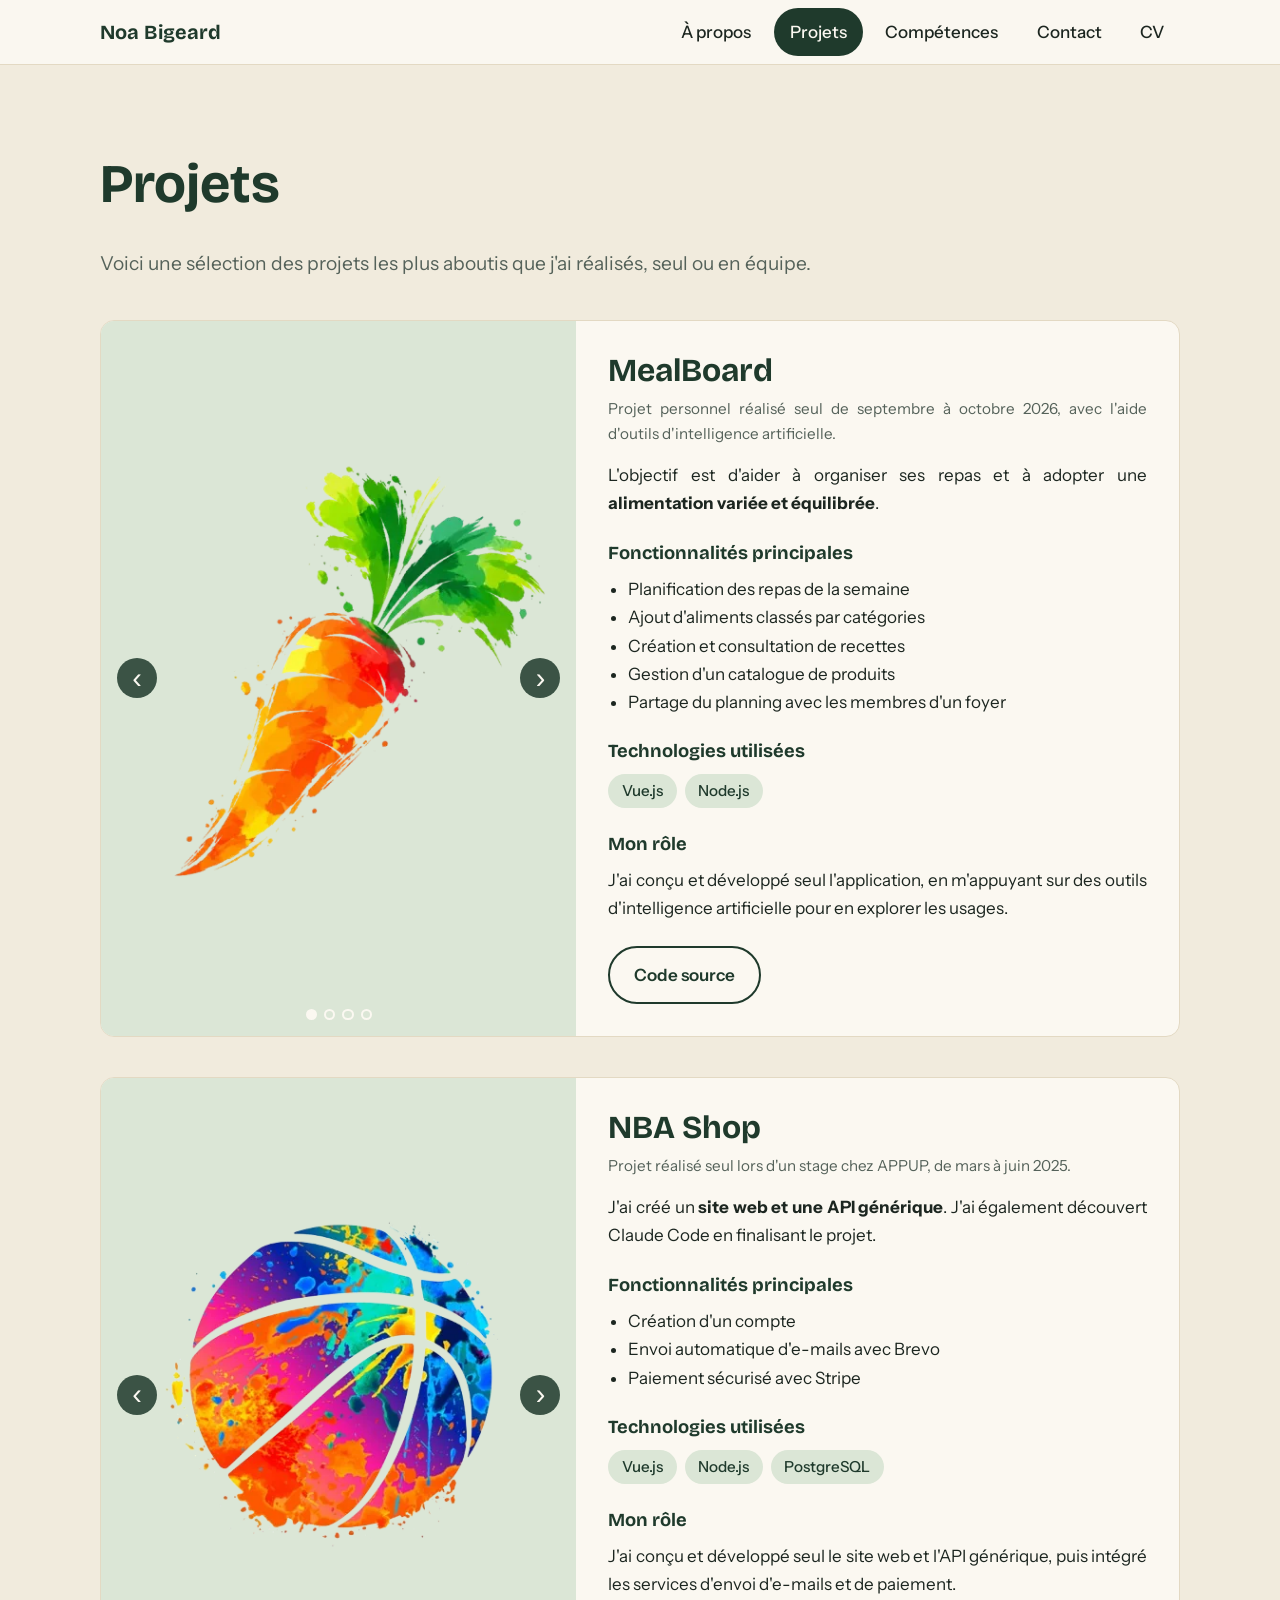
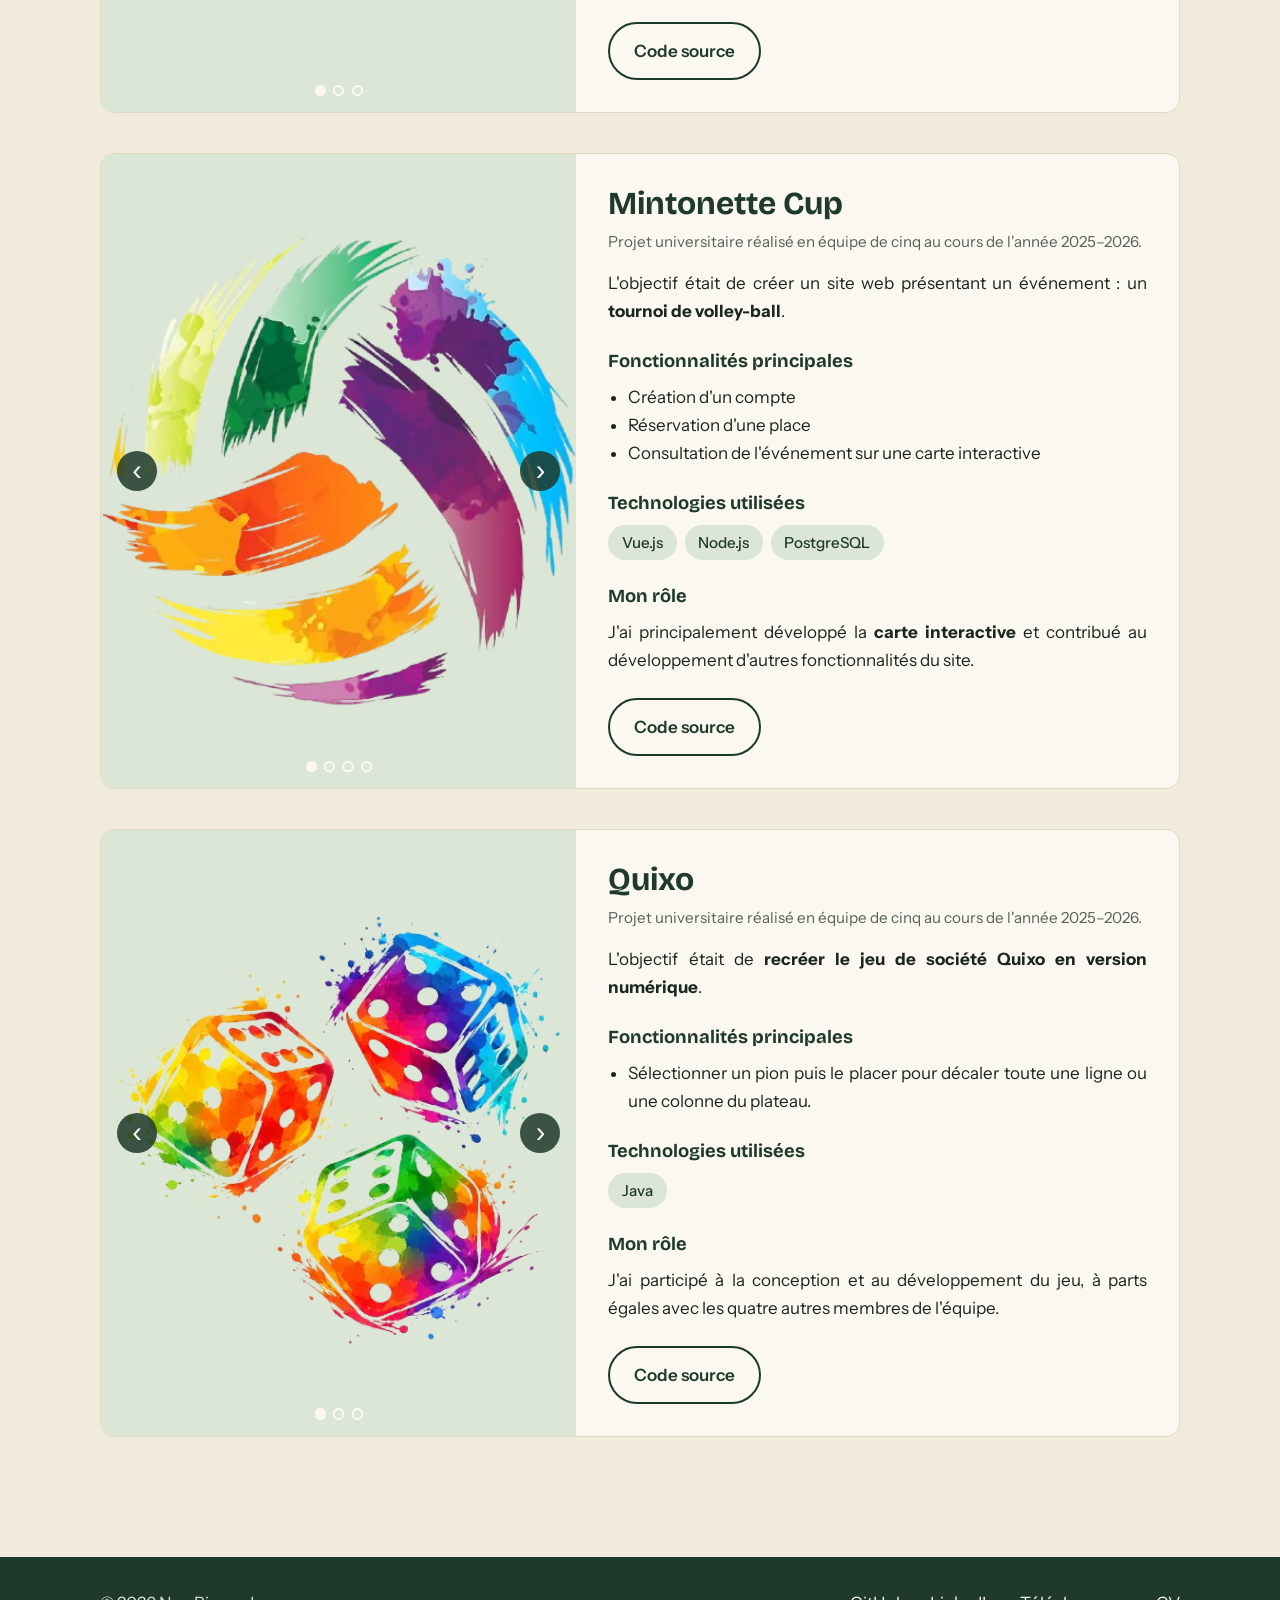
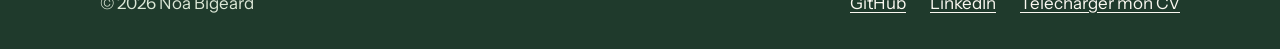
==== commit 5abc8789: "Fin" ====
--- a/projets.html
+++ b/projets.html
@@ -45,8 +45,8 @@
         <div class="container">
           <h1>Projets</h1>
           <p class="lead">
-            Voici la liste de mes projets les plus approfondis que j'ai réalisés
-            seul ou en équipe !
+            Voici une sélection des projets les plus aboutis que j'ai réalisés,
+            seul ou en équipe.
           </p>
 
           <div class="projects">
@@ -95,12 +95,12 @@
               <div class="project-body">
                 <h2>Quixo</h2>
                 <p class="meta">
-                  Projet réalisé en équipe de 5 dans le cadre d'un projet
-                  universitaire lors de l'année 2025 - 2026
-                </p>
-                <p>
-                  L'objectif du projet était de recréer le jeu de plateau Quixo
-                  en version numérique.
+                  Projet universitaire réalisé en équipe de cinq au cours de
+                  l'année 2025–2026.
+                </p>
+                <p>
+                  L'objectif était de
+                  <strong>recréer le jeu de société Quixo en version numérique</strong>.
                 </p>
 
                 <h3>Fonctionnalités principales</h3>
@@ -118,8 +118,8 @@
 
                 <h3>Mon rôle</h3>
                 <p>
-                  J'ai participé à parts égales avec les quatre autres membres
-                  de l'équipe à la conception et au développement du jeu.
+                  J'ai participé à la conception et au développement du jeu, à
+                  parts égales avec les quatre autres membres de l'équipe.
                 </p>
 
                 <div class="actions">
@@ -185,20 +185,20 @@
               <div class="project-body">
                 <h2>Mintonette Cup</h2>
                 <p class="meta">
-                  Projet réalisé en équipe de 5 dans le cadre d'un projet
-                  universitaire lors de l'année 2025 - 2026
-                </p>
-                <p>
-                  L'objectif était de réaliser un site internet sur une
-                  manifestation, ici un tournoi de volleyball.
+                  Projet universitaire réalisé en équipe de cinq au cours de
+                  l'année 2025–2026.
+                </p>
+                <p>
+                  L'objectif était de créer un site web présentant un
+                  événement : un <strong>tournoi de volley-ball</strong>.
                 </p>
 
                 <h3>Fonctionnalités principales</h3>
                 <ul>
-                  <li>Création de compte</li>
-                  <li>Réservation de place</li>
+                  <li>Création d'un compte</li>
+                  <li>Réservation d'une place</li>
                   <li>
-                    Visualisation de l'événement sur une carte interactive
+                    Consultation de l'événement sur une carte interactive
                   </li>
                 </ul>
 
@@ -211,8 +211,9 @@
 
                 <h3>Mon rôle</h3>
                 <p>
-                  J'ai principalement développé la carte interactive et
-                  participé à plusieurs autres fonctionnalités du site.
+                  J'ai principalement développé la
+                  <strong>carte interactive</strong> et contribué au
+                  développement d'autres fonctionnalités du site.
                 </p>
 
                 <div class="actions">
@@ -277,12 +278,12 @@
               <div class="project-body">
                 <h2>MealBoard</h2>
                 <p class="meta">
-                  Projet personnel réalisé seul avec l'aide d'outils
-                  d'intelligence artificielle pour découvrir l'usage.
-                </p>
-                <p>
-                  L'objectif est de pouvoir organiser ses repas et manger de
-                  manière variée et équilibrée.
+                  Projet personnel réalisé seul de septembre à octobre 2026,
+                  avec l'aide d'outils d'intelligence artificielle.
+                </p>
+                <p>
+                  L'objectif est d'aider à organiser ses repas et à adopter une
+                  <strong>alimentation variée et équilibrée</strong>.
                 </p>
 
                 <h3>Fonctionnalités principales</h3>
@@ -302,9 +303,9 @@
 
                 <h3>Mon rôle</h3>
                 <p>
-                  J'ai réalisé seul la conception et le développement de
-                  l'application, avec l'aide d'outils d'intelligence
-                  artificielle pour découvrir et expérimenter.
+                  J'ai conçu et développé seul l'application, en m'appuyant sur
+                  des outils d'intelligence artificielle pour en explorer les
+                  usages.
                 </p>
 
                 <div class="actions">
@@ -362,19 +363,19 @@
               <div class="project-body">
                 <h2>NBA Shop</h2>
                 <p class="meta">
-                  Projet réalisé seul lors d'un stage chez APPUP de mars 2025 à
+                  Projet réalisé seul lors d'un stage chez APPUP, de mars à
                   juin 2025.
                 </p>
                 <p>
-                  Création d'un site web ainsi que d'une API générique. J'ai
-                  également découvert Claude Code pour finaliser le projet.
+                  J'ai créé un <strong>site web et une API générique</strong>.
+                  J'ai également découvert Claude Code en finalisant le projet.
                 </p>
 
                 <h3>Fonctionnalités principales</h3>
                 <ul>
                   <li>Création d'un compte</li>
-                  <li>Envoie automatique avec Brevo</li>
-                  <li>Payement sécurisé grâce à Stripes</li>
+                  <li>Envoi automatique d'e-mails avec Brevo</li>
+                  <li>Paiement sécurisé avec Stripe</li>
                 </ul>
 
                 <h3>Technologies utilisées</h3>
@@ -386,8 +387,8 @@
 
                 <h3>Mon rôle</h3>
                 <p>
-                  J'ai réalisé seul le site web, l'API générique et
-                  l'intégration des services d'envoi d'e-mails et de paiement.
+                  J'ai conçu et développé seul le site web et l'API générique,
+                  puis intégré les services d'envoi d'e-mails et de paiement.
                 </p>
 
                 <div class="actions">
@@ -406,7 +407,7 @@
 
     <footer class="site-footer">
       <div class="container footer-inner">
-        <p>© 2025 Noa Bigeard</p>
+        <p>© 2026 Noa Bigeard</p>
         <ul class="footer-links">
           <li><a href="https://github.com/NoaBigeard">GitHub</a></li>
           <li>
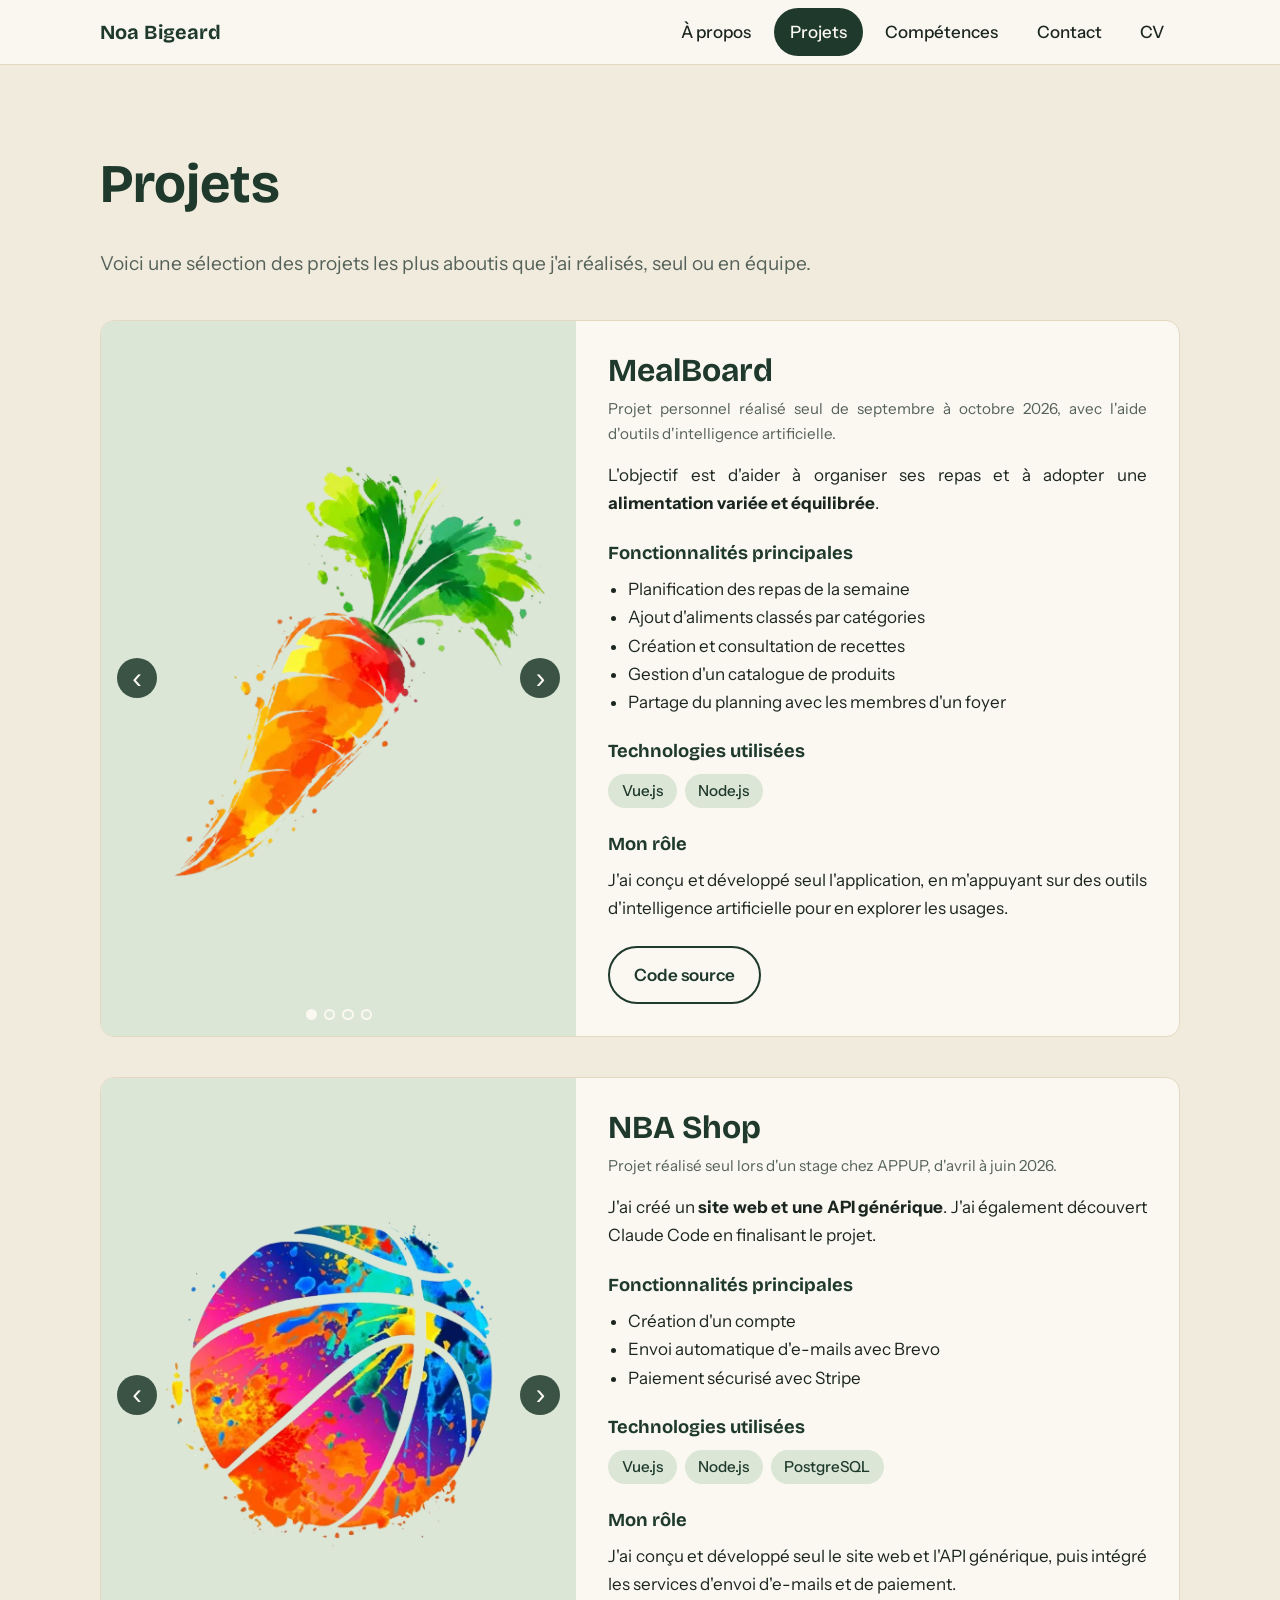
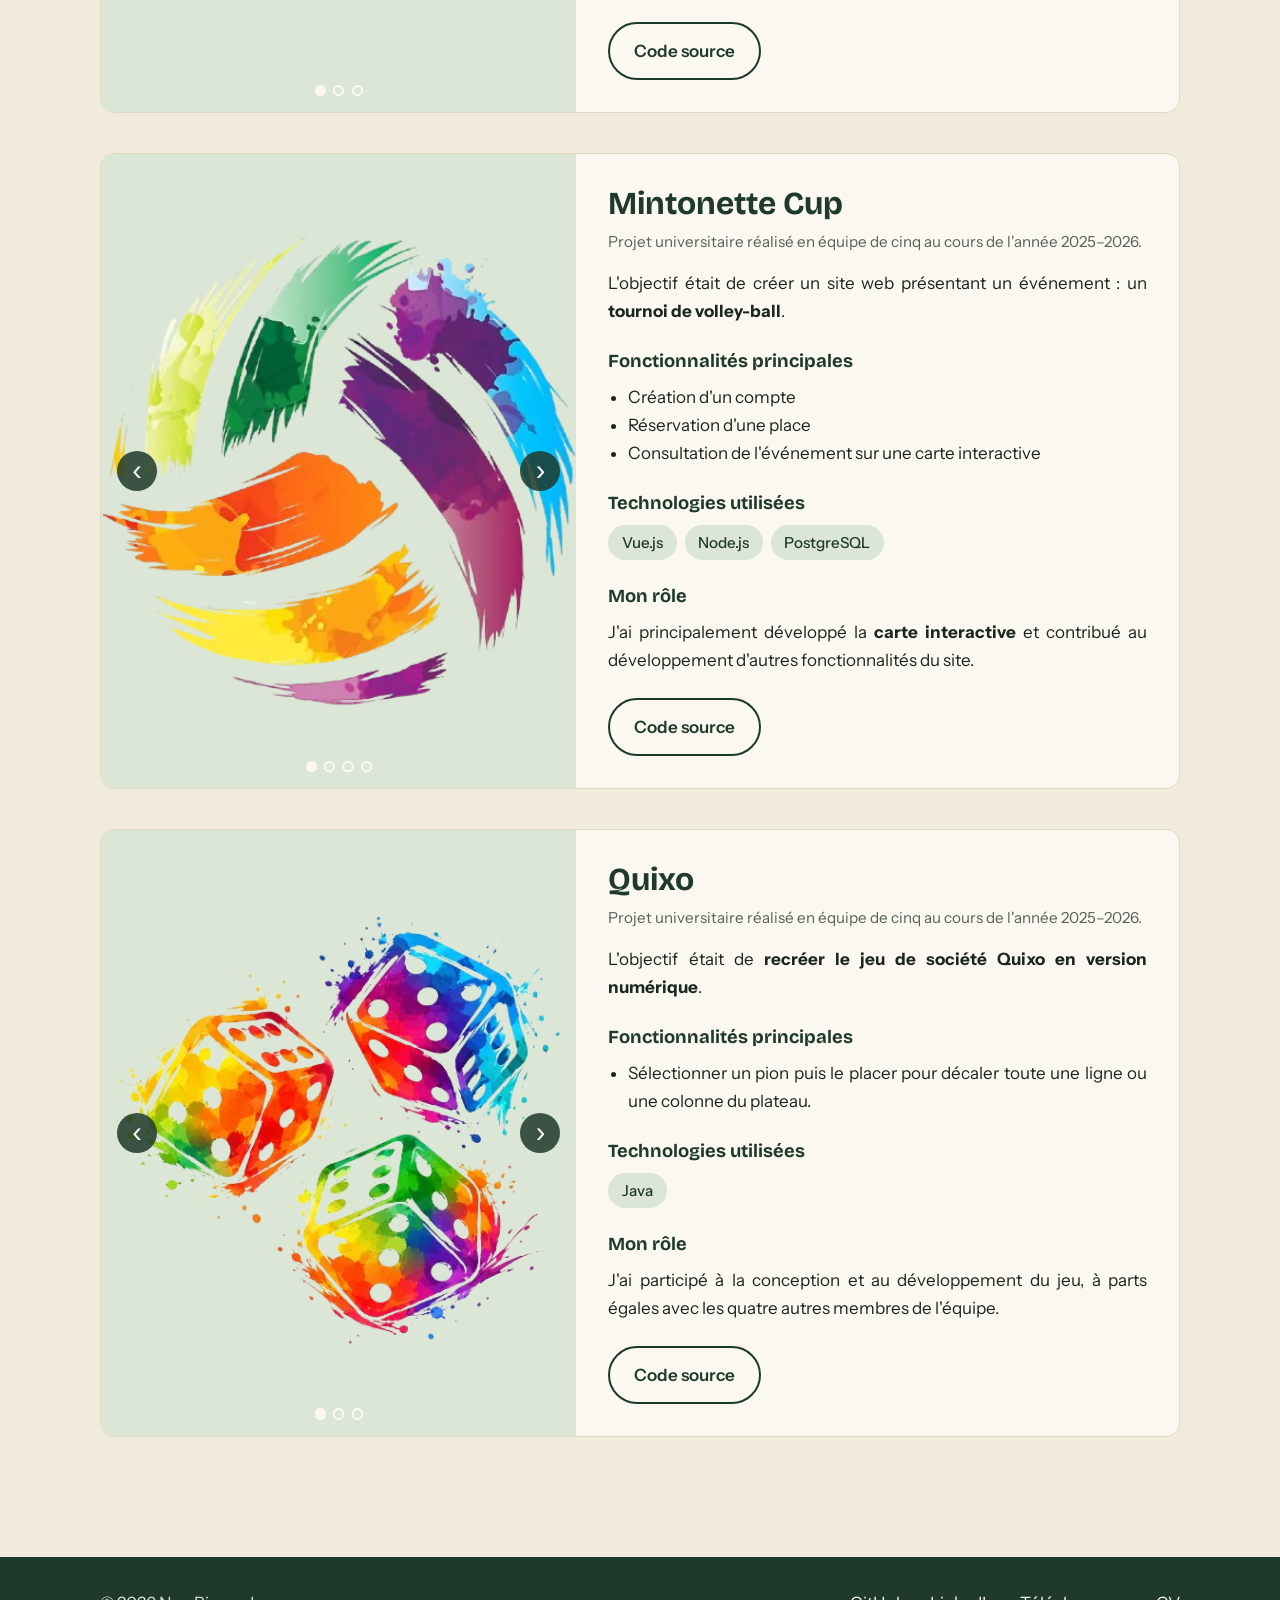
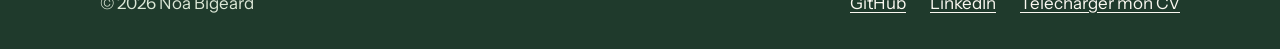
==== commit 622b746b: "fin" ====
--- a/projets.html
+++ b/projets.html
@@ -363,8 +363,8 @@
               <div class="project-body">
                 <h2>NBA Shop</h2>
                 <p class="meta">
-                  Projet réalisé seul lors d'un stage chez APPUP, de mars à
-                  juin 2025.
+                  Projet réalisé seul lors d'un stage chez APPUP, d'avril à
+                  juin 2026.
                 </p>
                 <p>
                   J'ai créé un <strong>site web et une API générique</strong>.
